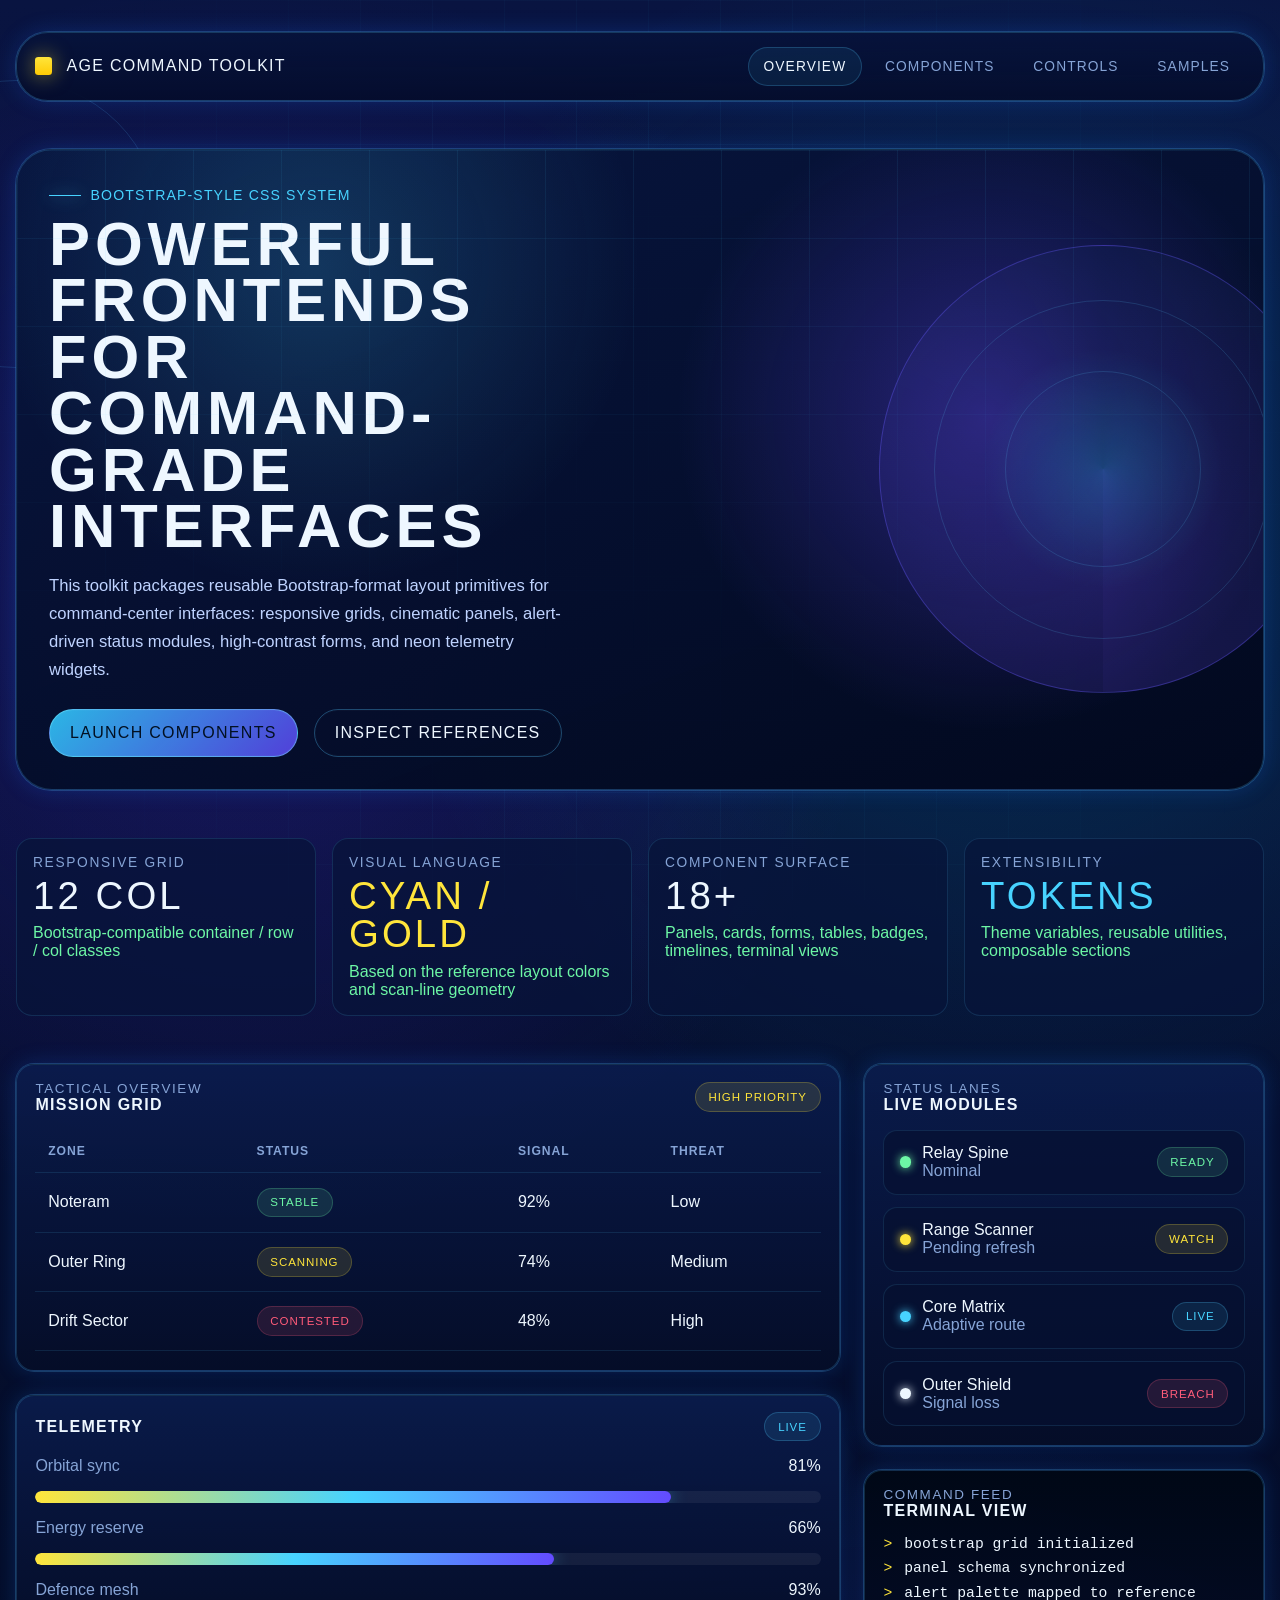
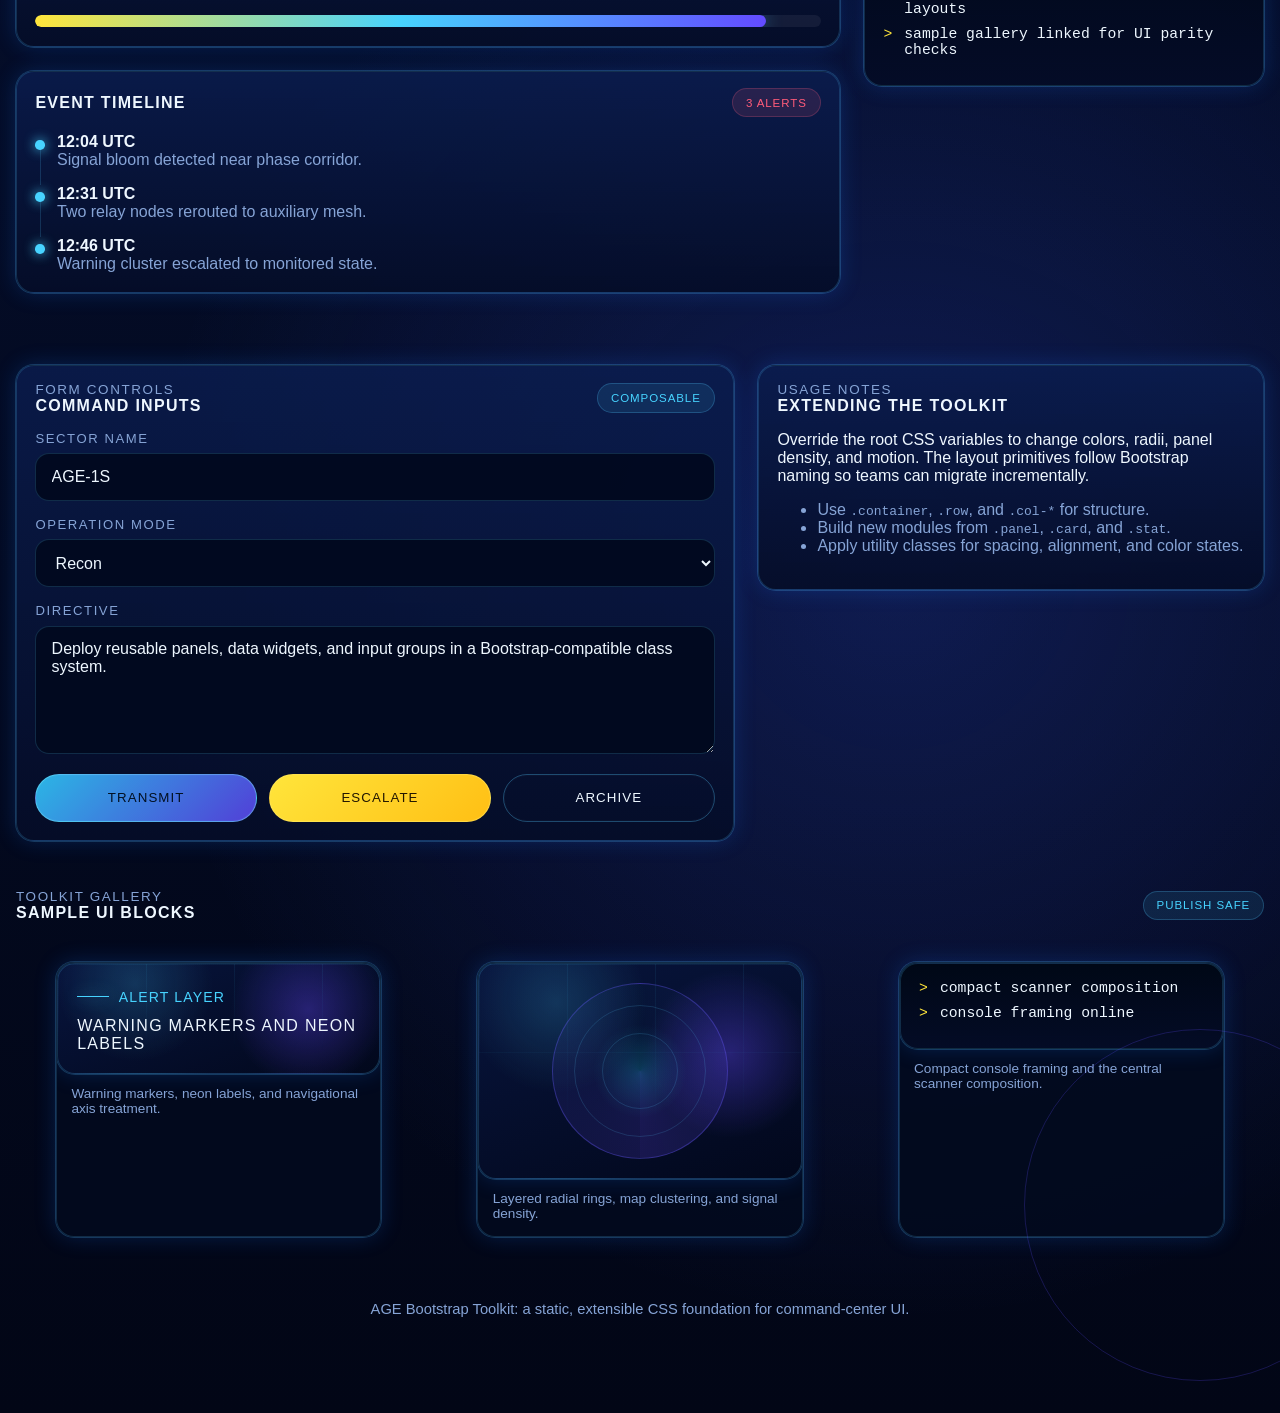
==== index.html @ 306a8090 "Add AGE Bootstrap Toolkit: Initial HTML structure and CSS styles for command-center UI" ====
<!doctype html>
<html lang="en">
  <head>
    <meta charset="utf-8" />
    <meta name="viewport" content="width=device-width, initial-scale=1" />
    <title>AGE Bootstrap Toolkit</title>
    <meta
      name="description"
      content="A sci-fi Bootstrap-style CSS toolkit for command-center dashboards and futuristic interfaces."
    />
    <link rel="stylesheet" href="./styles/age-bootstrap.css" />
  </head>
  <body>
    <div class="age-shell">
      <div class="container-fluid">
        <header class="navbar">
          <div class="navbar-inner">
            <a class="navbar-brand" href="#top">AGE Command Toolkit</a>
            <nav class="nav">
              <a class="nav-link is-active" href="#overview">Overview</a>
              <a class="nav-link" href="#components">Components</a>
              <a class="nav-link" href="#controls">Controls</a>
              <a class="nav-link" href="#samples">Samples</a>
            </nav>
          </div>
        </header>

        <main id="top" class="py-5">
          <section id="overview" class="hero mb-5">
            <div class="row align-items-center">
              <div class="col-12 col-lg-7">
                <div class="eyebrow">Bootstrap-Style CSS System</div>
                <h1 class="display-title">Powerful frontends for command-grade interfaces</h1>
                <p class="lead">
                  This toolkit packages reusable Bootstrap-format layout primitives for
                  command-center interfaces: responsive grids, cinematic panels, alert-driven
                  status modules, high-contrast forms, and neon telemetry widgets.
                </p>
                <div class="d-flex gap-3 mt-4">
                  <a class="btn btn-primary" href="#components">Launch Components</a>
                  <a class="btn btn-outline" href="#samples">Inspect References</a>
                </div>
              </div>
              <div class="col-12 col-lg-5">
                <div class="hero-radar" aria-hidden="true"></div>
              </div>
            </div>
          </section>

          <section class="mb-5">
            <div class="kpi-grid">
              <article class="stat">
                <div class="stat-label">Responsive Grid</div>
                <div class="stat-kpi">12 COL</div>
                <div class="stat-trend">Bootstrap-compatible container / row / col classes</div>
              </article>
              <article class="stat">
                <div class="stat-label">Visual Language</div>
                <div class="stat-kpi text-warning">CYAN / GOLD</div>
                <div class="stat-trend">Based on the reference layout colors and scan-line geometry</div>
              </article>
              <article class="stat">
                <div class="stat-label">Component Surface</div>
                <div class="stat-kpi">18+</div>
                <div class="stat-trend">Panels, cards, forms, tables, badges, timelines, terminal views</div>
              </article>
              <article class="stat">
                <div class="stat-label">Extensibility</div>
                <div class="stat-kpi text-primary">TOKENS</div>
                <div class="stat-trend">Theme variables, reusable utilities, composable sections</div>
              </article>
            </div>
          </section>

          <section id="components" class="row mb-5">
            <div class="col-12 col-lg-8">
              <article class="panel mb-4">
                <div class="panel-header">
                  <div>
                    <div class="meta-label">Tactical Overview</div>
                    <h2 class="section-title">Mission Grid</h2>
                  </div>
                  <span class="badge badge-warning">High Priority</span>
                </div>
                <div class="panel-body">
                  <table class="table">
                    <thead>
                      <tr>
                        <th>Zone</th>
                        <th>Status</th>
                        <th>Signal</th>
                        <th>Threat</th>
                      </tr>
                    </thead>
                    <tbody>
                      <tr>
                        <td>Noteram</td>
                        <td><span class="badge badge-success">Stable</span></td>
                        <td>92%</td>
                        <td>Low</td>
                      </tr>
                      <tr>
                        <td>Outer Ring</td>
                        <td><span class="badge badge-warning">Scanning</span></td>
                        <td>74%</td>
                        <td>Medium</td>
                      </tr>
                      <tr>
                        <td>Drift Sector</td>
                        <td><span class="badge badge-danger">Contested</span></td>
                        <td>48%</td>
                        <td>High</td>
                      </tr>
                    </tbody>
                  </table>
                </div>
              </article>

              <div class="row">
                <div class="col-12 col-md-6">
                  <article class="card mb-4">
                    <div class="card-header">
                      <h3 class="section-title">Telemetry</h3>
                      <span class="badge">Live</span>
                    </div>
                    <div class="card-body">
                      <div class="mb-3">
                        <div class="d-flex justify-content-between mb-3">
                          <span class="text-muted">Orbital sync</span>
                          <span>81%</span>
                        </div>
                        <div class="progress"><div class="progress-bar" style="width: 81%"></div></div>
                      </div>
                      <div class="mb-3">
                        <div class="d-flex justify-content-between mb-3">
                          <span class="text-muted">Energy reserve</span>
                          <span>66%</span>
                        </div>
                        <div class="progress"><div class="progress-bar" style="width: 66%"></div></div>
                      </div>
                      <div>
                        <div class="d-flex justify-content-between mb-3">
                          <span class="text-muted">Defence mesh</span>
                          <span>93%</span>
                        </div>
                        <div class="progress"><div class="progress-bar" style="width: 93%"></div></div>
                      </div>
                    </div>
                  </article>
                </div>
                <div class="col-12 col-md-6">
                  <article class="card mb-4">
                    <div class="card-header">
                      <h3 class="section-title">Event Timeline</h3>
                      <span class="badge badge-danger">3 Alerts</span>
                    </div>
                    <div class="card-body">
                      <div class="timeline">
                        <div class="timeline-item">
                          <strong>12:04 UTC</strong>
                          <div class="text-muted">Signal bloom detected near phase corridor.</div>
                        </div>
                        <div class="timeline-item">
                          <strong>12:31 UTC</strong>
                          <div class="text-muted">Two relay nodes rerouted to auxiliary mesh.</div>
                        </div>
                        <div class="timeline-item">
                          <strong>12:46 UTC</strong>
                          <div class="text-muted">Warning cluster escalated to monitored state.</div>
                        </div>
                      </div>
                    </div>
                  </article>
                </div>
              </div>
            </div>

            <div class="col-12 col-lg-4">
              <article class="well mb-4">
                <div class="panel-header">
                  <div>
                    <div class="meta-label">Status Lanes</div>
                    <h3 class="section-title">Live Modules</h3>
                  </div>
                </div>
                <div class="well-body">
                  <div class="status-list">
                    <div class="status-item">
                      <div class="status-cluster">
                        <span class="status-dot text-success"></span>
                        <div>
                          <div>Relay Spine</div>
                          <div class="text-muted">Nominal</div>
                        </div>
                      </div>
                      <span class="badge badge-success">Ready</span>
                    </div>
                    <div class="status-item">
                      <div class="status-cluster">
                        <span class="status-dot text-warning"></span>
                        <div>
                          <div>Range Scanner</div>
                          <div class="text-muted">Pending refresh</div>
                        </div>
                      </div>
                      <span class="badge badge-warning">Watch</span>
                    </div>
                    <div class="status-item">
                      <div class="status-cluster">
                        <span class="status-dot text-primary"></span>
                        <div>
                          <div>Core Matrix</div>
                          <div class="text-muted">Adaptive route</div>
                        </div>
                      </div>
                      <span class="badge">Live</span>
                    </div>
                    <div class="status-item">
                      <div class="status-cluster">
                        <span class="status-dot text-danger"></span>
                        <div>
                          <div>Outer Shield</div>
                          <div class="text-muted">Signal loss</div>
                        </div>
                      </div>
                      <span class="badge badge-danger">Breach</span>
                    </div>
                  </div>
                </div>
              </article>

              <article class="terminal">
                <div class="panel-header">
                  <div>
                    <div class="meta-label">Command Feed</div>
                    <h3 class="section-title">Terminal View</h3>
                  </div>
                </div>
                <div class="terminal-body">
                  <div class="terminal-line"><span class="terminal-prompt">&gt;</span><span>bootstrap grid initialized</span></div>
                  <div class="terminal-line"><span class="terminal-prompt">&gt;</span><span>panel schema synchronized</span></div>
                  <div class="terminal-line"><span class="terminal-prompt">&gt;</span><span>alert palette mapped to reference layouts</span></div>
                  <div class="terminal-line"><span class="terminal-prompt">&gt;</span><span>sample gallery linked for UI parity checks</span></div>
                </div>
              </article>
            </div>
          </section>

          <section id="controls" class="row mb-5">
            <div class="col-12 col-lg-7">
              <article class="panel">
                <div class="panel-header">
                  <div>
                    <div class="meta-label">Form Controls</div>
                    <h2 class="section-title">Command Inputs</h2>
                  </div>
                  <span class="badge">Composable</span>
                </div>
                <div class="panel-body">
                  <div class="row">
                    <div class="col-12 col-md-6 mb-3">
                      <label class="form-label" for="sector">Sector Name</label>
                      <input class="form-control" id="sector" value="AGE-1S" />
                    </div>
                    <div class="col-12 col-md-6 mb-3">
                      <label class="form-label" for="mode">Operation Mode</label>
                      <select class="form-select" id="mode">
                        <option>Recon</option>
                        <option>Defense</option>
                        <option>Survey</option>
                      </select>
                    </div>
                    <div class="col-12 mb-3">
                      <label class="form-label" for="message">Directive</label>
                      <textarea class="form-textarea" id="message">Deploy reusable panels, data widgets, and input groups in a Bootstrap-compatible class system.</textarea>
                    </div>
                    <div class="col-12">
                      <div class="input-group">
                        <button class="btn btn-primary">Transmit</button>
                        <button class="btn btn-warning">Escalate</button>
                        <button class="btn btn-outline">Archive</button>
                      </div>
                    </div>
                  </div>
                </div>
              </article>
            </div>
            <div class="col-12 col-lg-5">
              <article class="card">
                <div class="card-header">
                  <div>
                    <div class="meta-label">Usage Notes</div>
                    <h3 class="section-title">Extending The Toolkit</h3>
                  </div>
                </div>
                <div class="card-body">
                  <p class="mt-0">
                    Override the root CSS variables to change colors, radii, panel density, and motion.
                    The layout primitives follow Bootstrap naming so teams can migrate incrementally.
                  </p>
                  <ul class="text-muted">
                    <li>Use <code>.container</code>, <code>.row</code>, and <code>.col-*</code> for structure.</li>
                    <li>Build new modules from <code>.panel</code>, <code>.card</code>, and <code>.stat</code>.</li>
                    <li>Apply utility classes for spacing, alignment, and color states.</li>
                  </ul>
                </div>
              </article>
            </div>
          </section>

          <section id="samples" class="mb-5">
            <div class="d-flex justify-content-between align-items-center mb-4">
              <div>
                <div class="meta-label">Toolkit Gallery</div>
                <h2 class="section-title">Sample UI Blocks</h2>
              </div>
              <span class="badge">Publish Safe</span>
            </div>
            <div class="gallery">
              <figure class="sample-shot">
                <div class="hero" style="padding:1.2rem; border-radius:18px;">
                  <div class="eyebrow">Alert Layer</div>
                  <div class="section-title">Warning markers and neon labels</div>
                </div>
                <figcaption>Warning markers, neon labels, and navigational axis treatment.</figcaption>
              </figure>
              <figure class="sample-shot">
                <div class="hero" style="padding:1.2rem; border-radius:18px;">
                  <div class="hero-radar" aria-hidden="true" style="position:relative; inset:auto; transform:none; width:100%; max-width:11rem; margin:auto;"></div>
                </div>
                <figcaption>Layered radial rings, map clustering, and signal density.</figcaption>
              </figure>
              <figure class="sample-shot">
                <div class="terminal">
                  <div class="terminal-body">
                    <div class="terminal-line"><span class="terminal-prompt">&gt;</span><span>compact scanner composition</span></div>
                    <div class="terminal-line"><span class="terminal-prompt">&gt;</span><span>console framing online</span></div>
                  </div>
                </div>
                <figcaption>Compact console framing and the central scanner composition.</figcaption>
              </figure>
            </div>
          </section>

          <footer class="text-center footer-note">
            AGE Bootstrap Toolkit: a static, extensible CSS foundation for command-center UI.
          </footer>
        </main>
      </div>
    </div>
  </body>
</html>
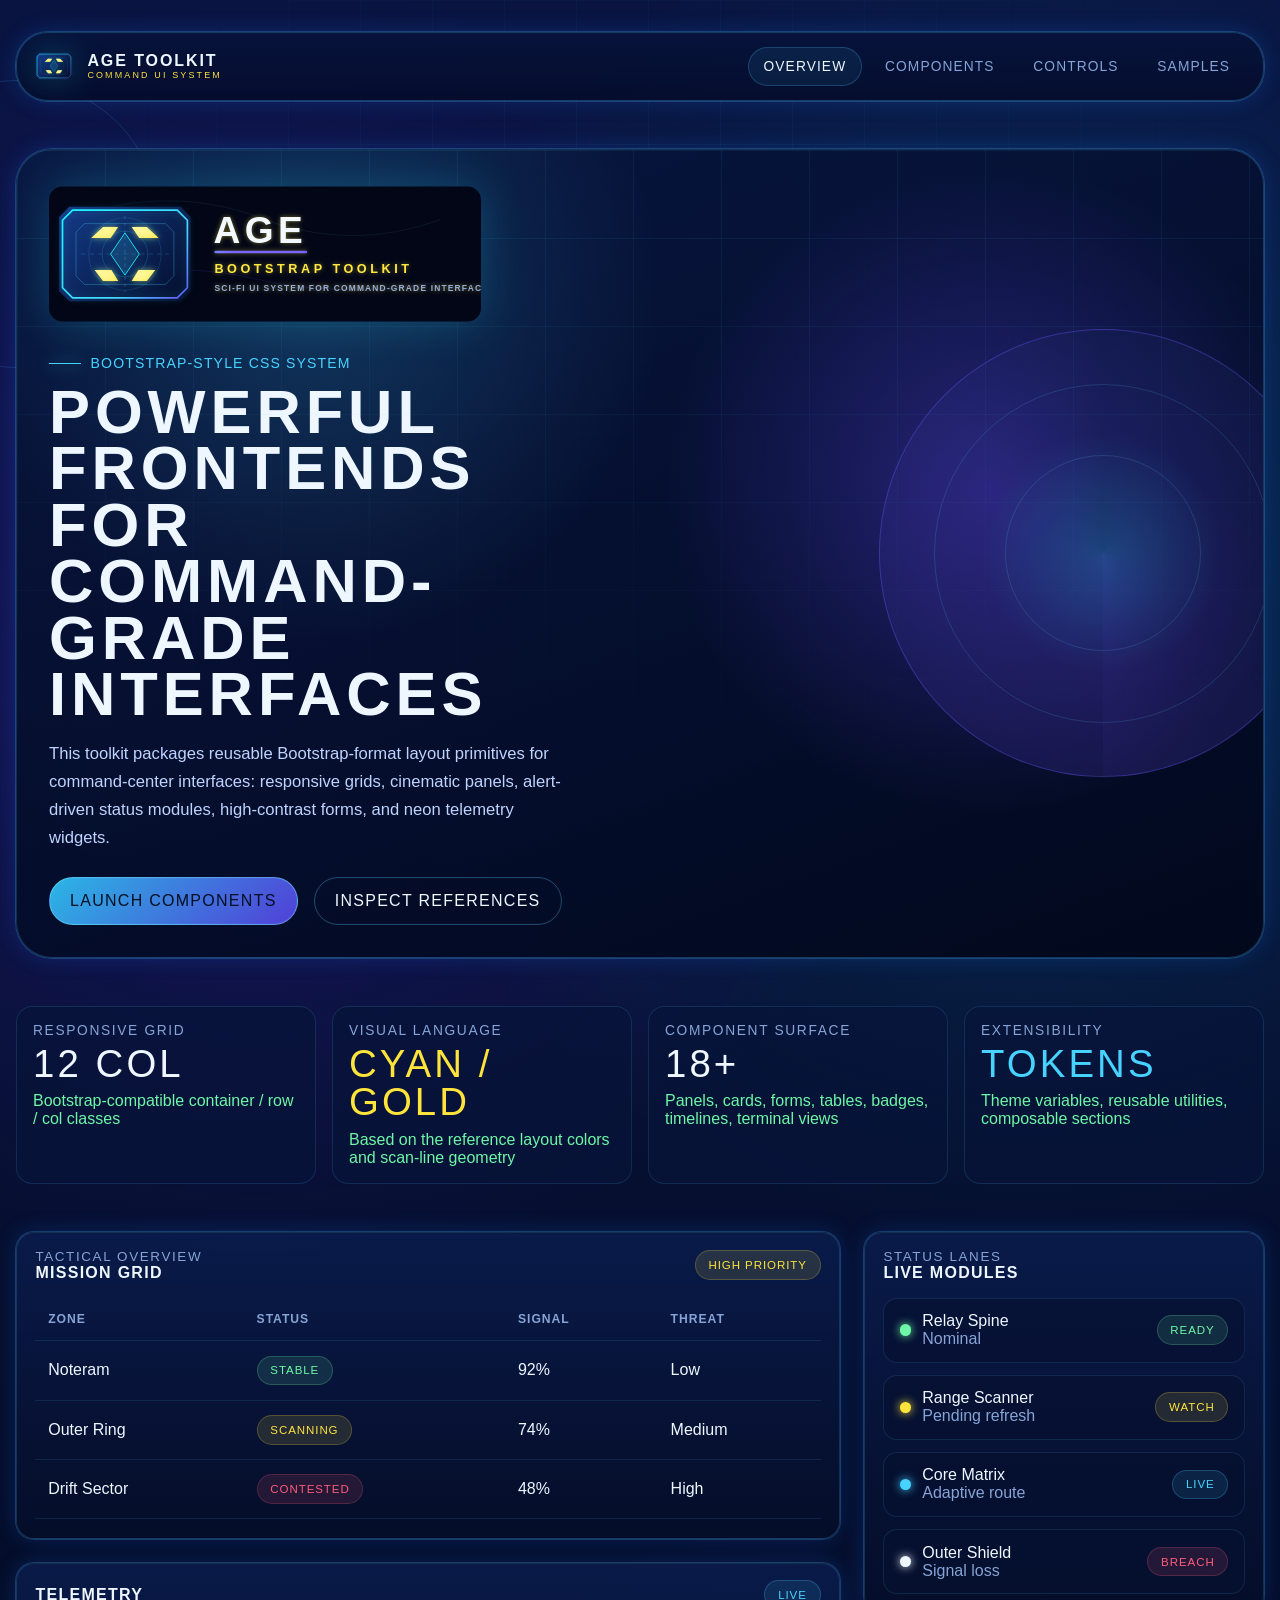
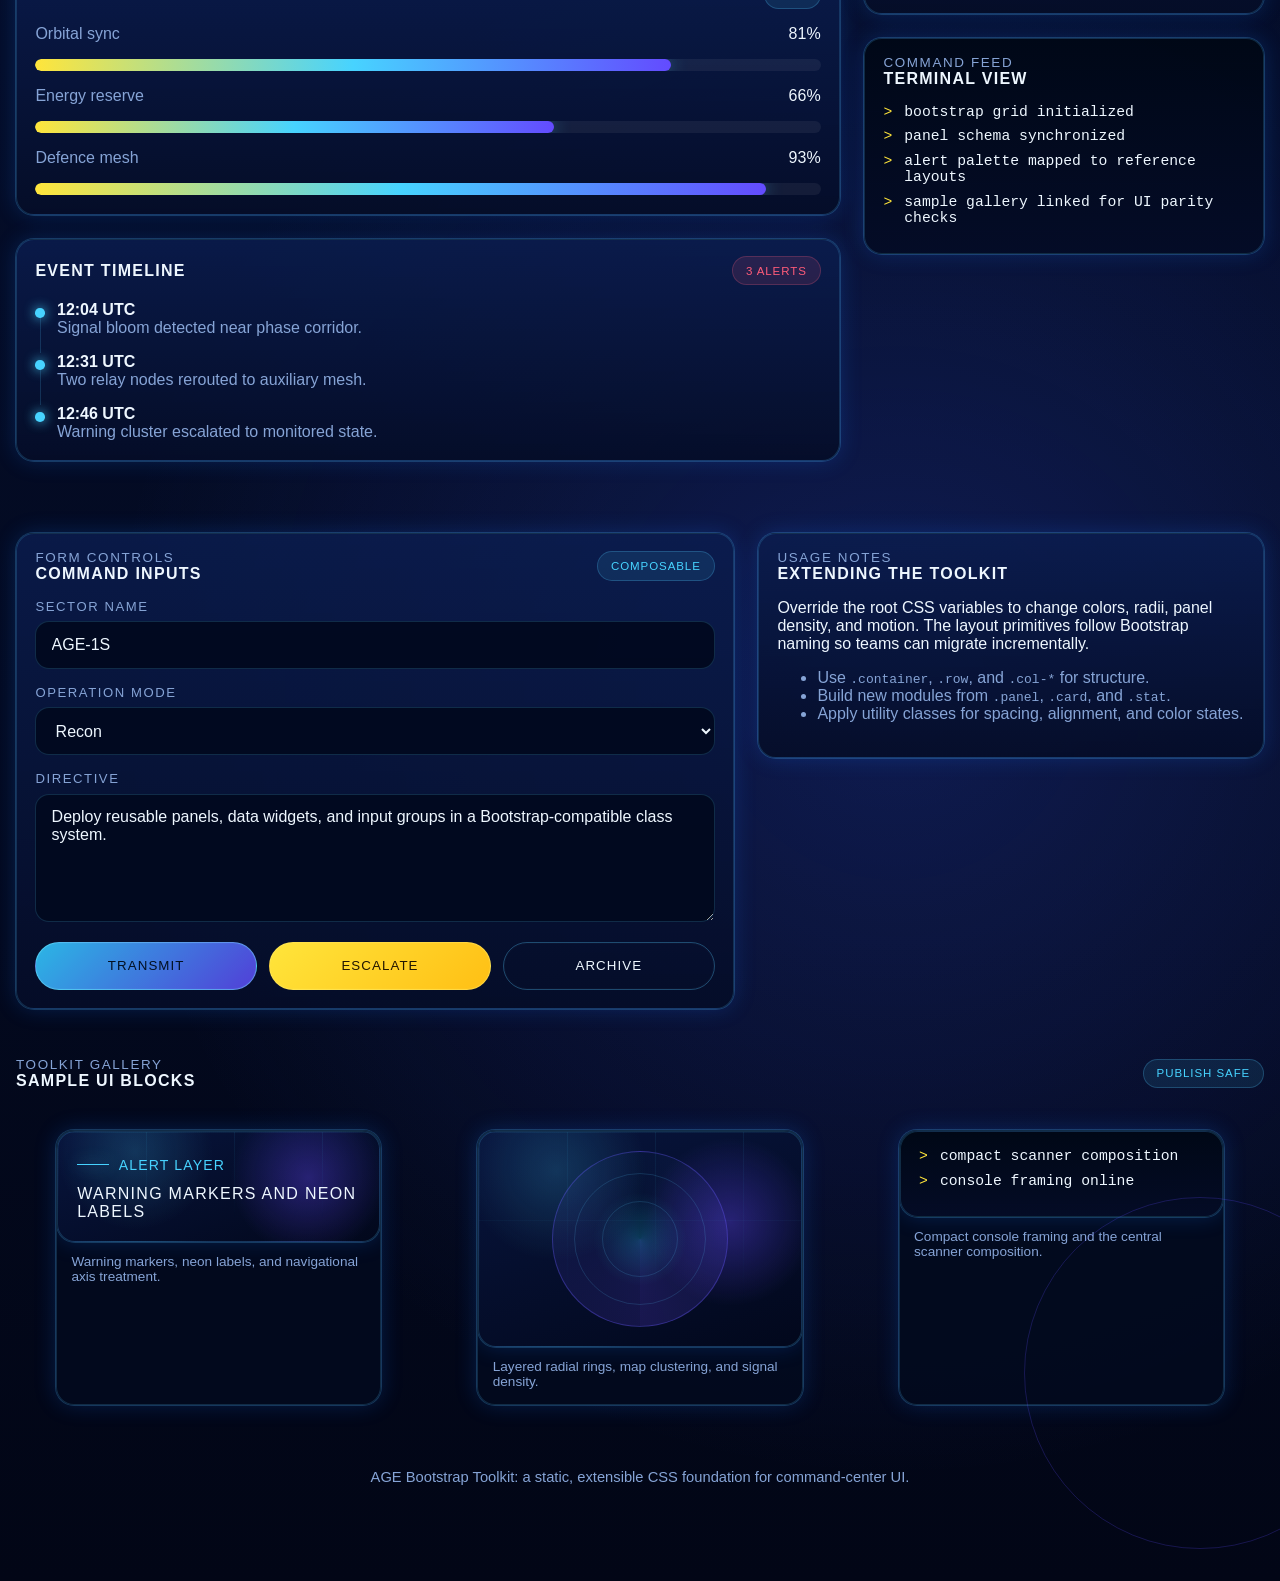
==== commit 3c7cfa43: "Enhance README and HTML files with new logo assets and improved branding elements" ====
--- a/index.html
+++ b/index.html
@@ -15,7 +15,17 @@
       <div class="container-fluid">
         <header class="navbar">
           <div class="navbar-inner">
-            <a class="navbar-brand" href="#top">AGE Command Toolkit</a>
+            <a class="navbar-brand" href="#top" aria-label="AGE Bootstrap Toolkit home">
+              <img
+                class="brand-mark"
+                src="./assets/age-toolkit-logo-icon.svg"
+                alt="AGE Bootstrap Toolkit logo"
+              />
+              <span class="brand-text">
+                <span class="brand-title">AGE Toolkit</span>
+                <span class="brand-subtitle">Command UI System</span>
+              </span>
+            </a>
             <nav class="nav">
               <a class="nav-link is-active" href="#overview">Overview</a>
               <a class="nav-link" href="#components">Components</a>
@@ -29,6 +39,11 @@
           <section id="overview" class="hero mb-5">
             <div class="row align-items-center">
               <div class="col-12 col-lg-7">
+                <img
+                  class="hero-logo"
+                  src="./assets/age-toolkit-logo.svg"
+                  alt="AGE Bootstrap Toolkit"
+                />
                 <div class="eyebrow">Bootstrap-Style CSS System</div>
                 <h1 class="display-title">Powerful frontends for command-grade interfaces</h1>
                 <p class="lead">
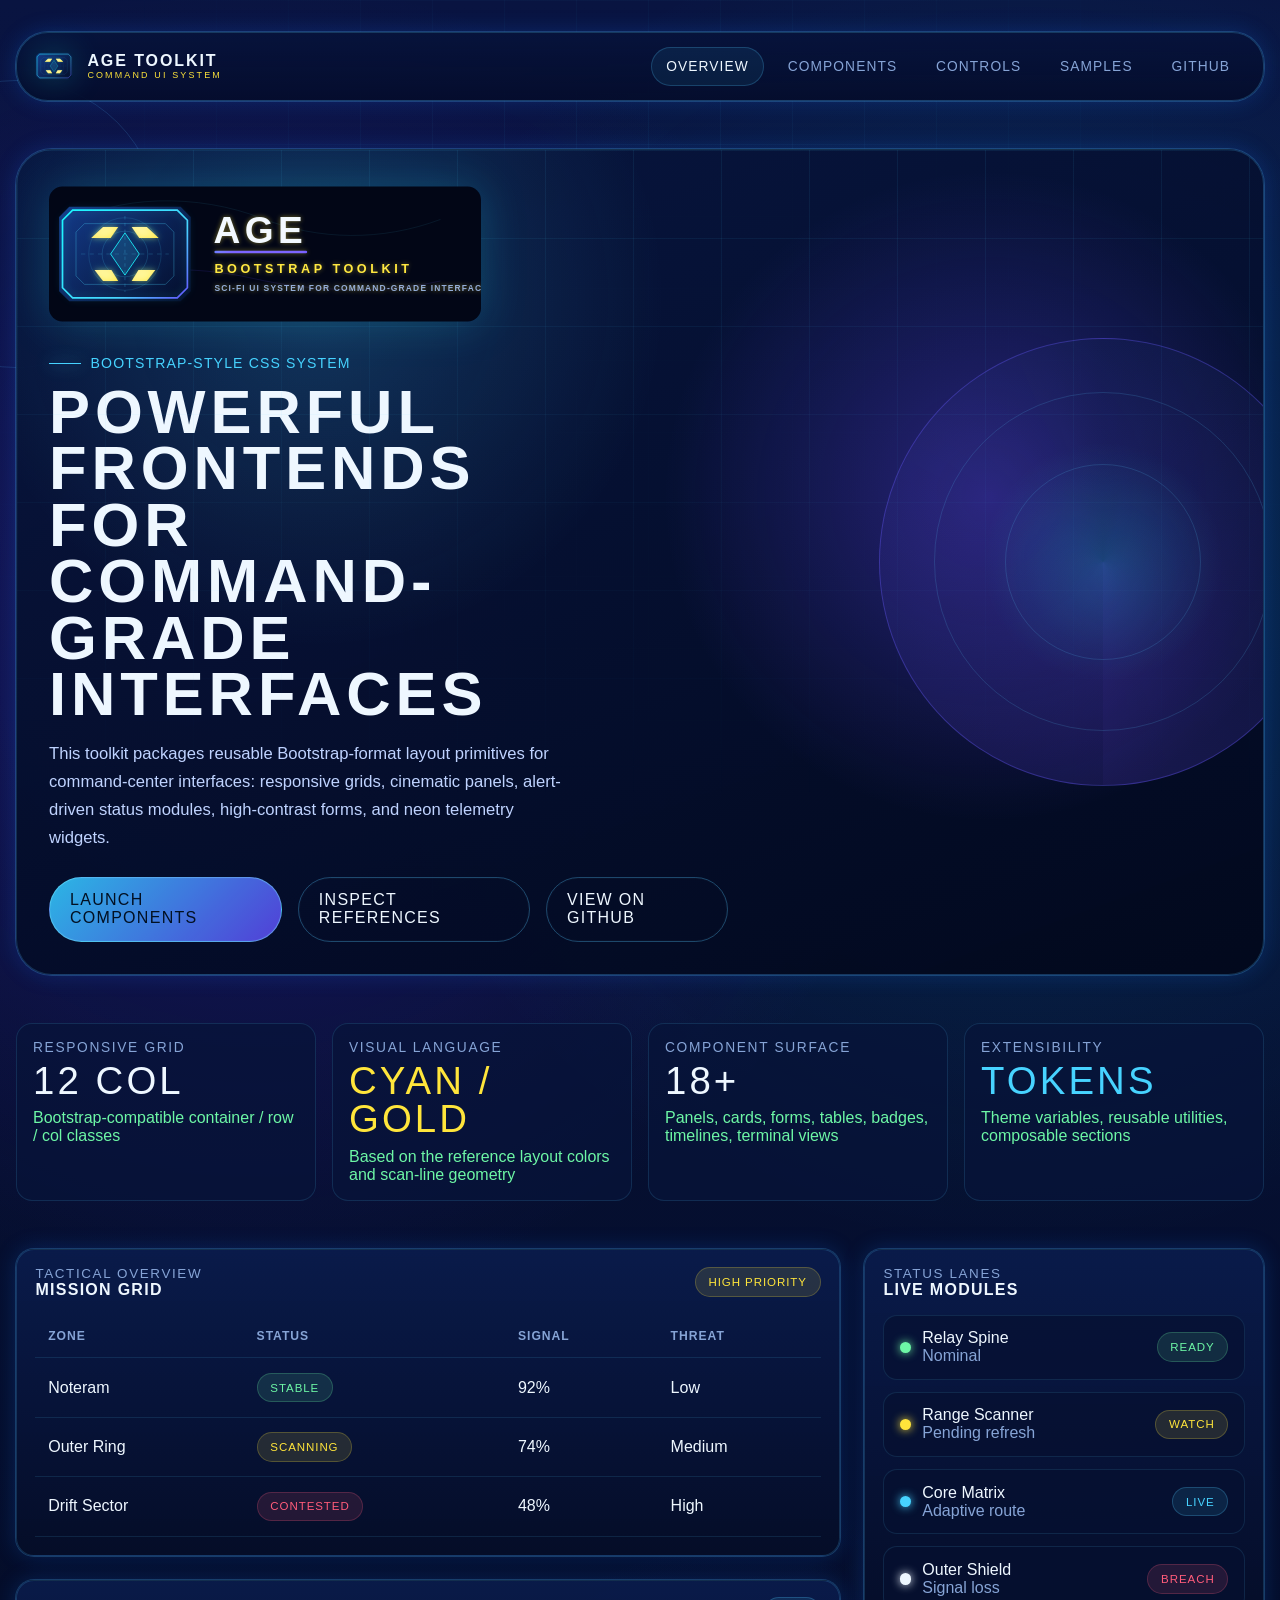
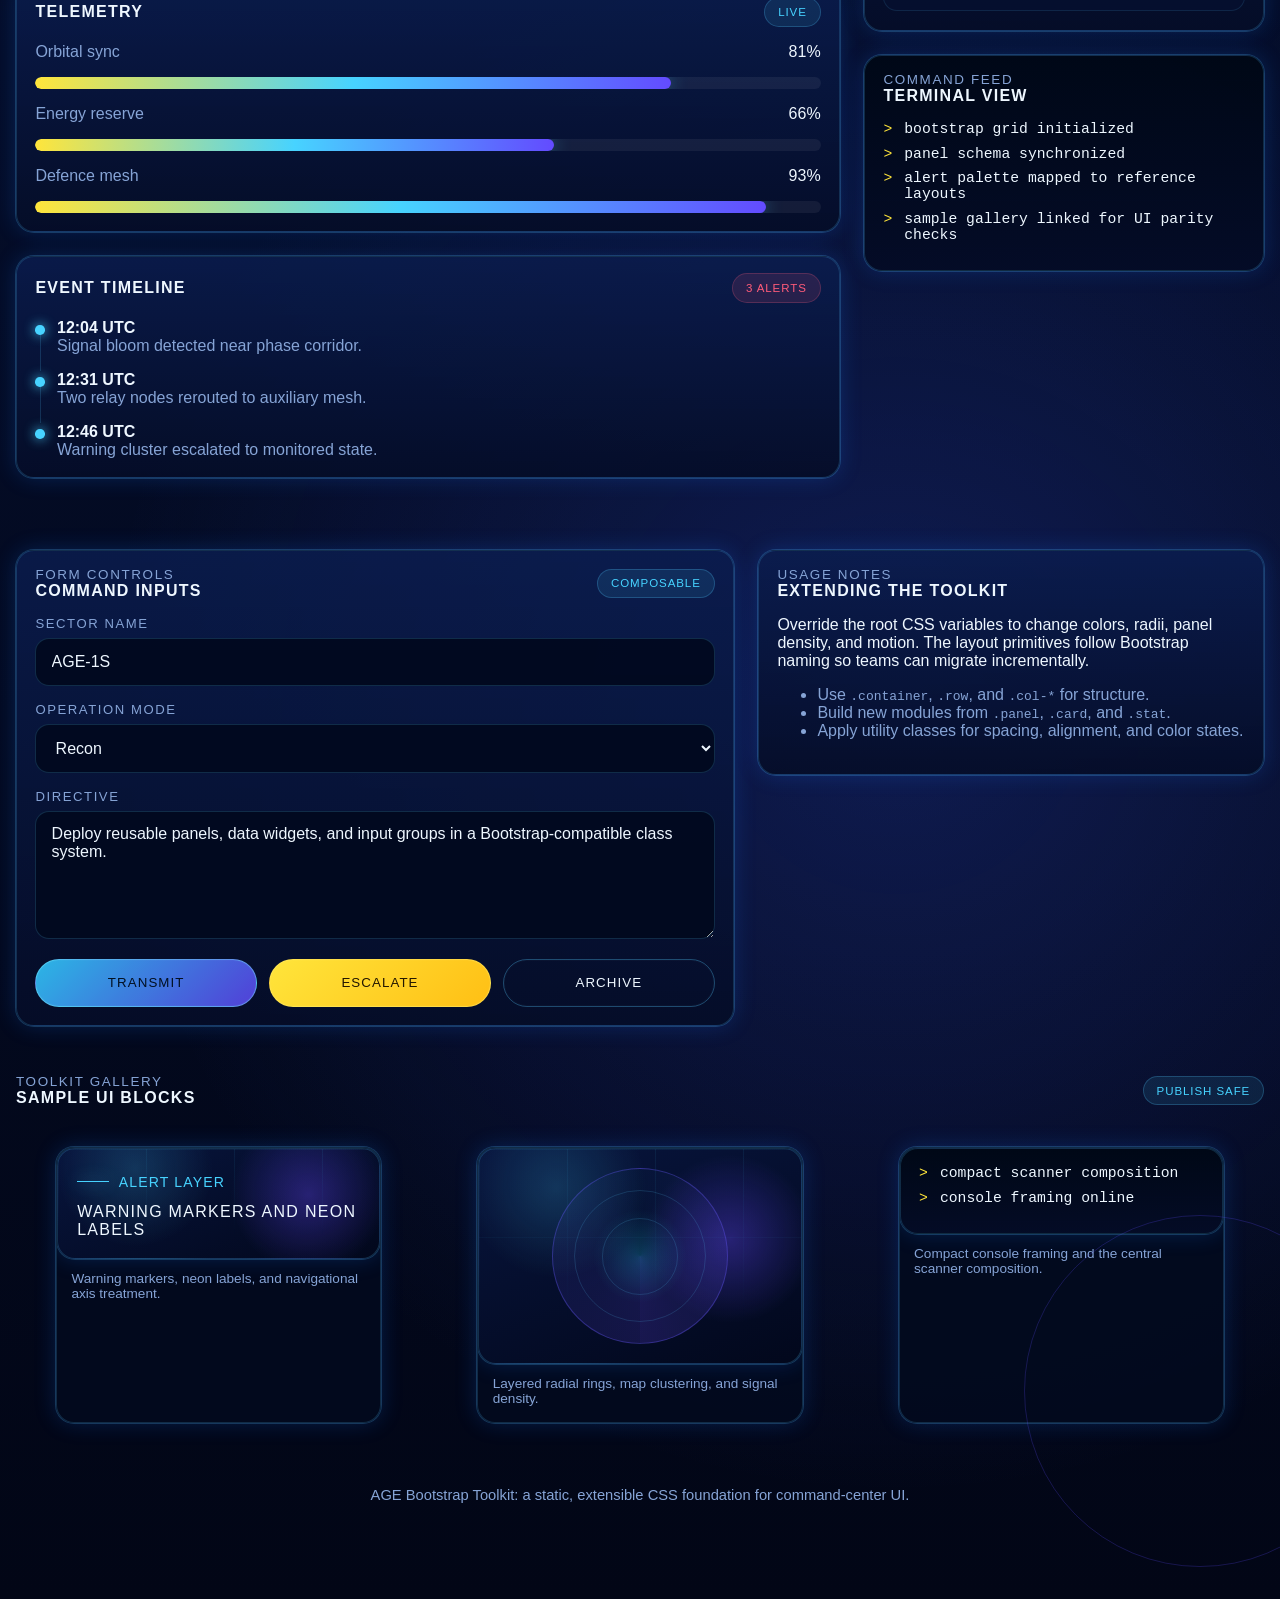
==== commit 3b0dd009: "Add GitHub links to cookbook and index pages for easier access" ====
--- a/index.html
+++ b/index.html
@@ -31,6 +31,13 @@
               <a class="nav-link" href="#components">Components</a>
               <a class="nav-link" href="#controls">Controls</a>
               <a class="nav-link" href="#samples">Samples</a>
+              <a
+                class="nav-link"
+                href="https://github.com/BadLeo/age-bootstrap-toolkit"
+                target="_blank"
+                rel="noreferrer"
+                >GitHub</a
+              >
             </nav>
           </div>
         </header>
@@ -54,6 +61,13 @@
                 <div class="d-flex gap-3 mt-4">
                   <a class="btn btn-primary" href="#components">Launch Components</a>
                   <a class="btn btn-outline" href="#samples">Inspect References</a>
+                  <a
+                    class="btn btn-outline"
+                    href="https://github.com/BadLeo/age-bootstrap-toolkit"
+                    target="_blank"
+                    rel="noreferrer"
+                    >View On GitHub</a
+                  >
                 </div>
               </div>
               <div class="col-12 col-lg-5">
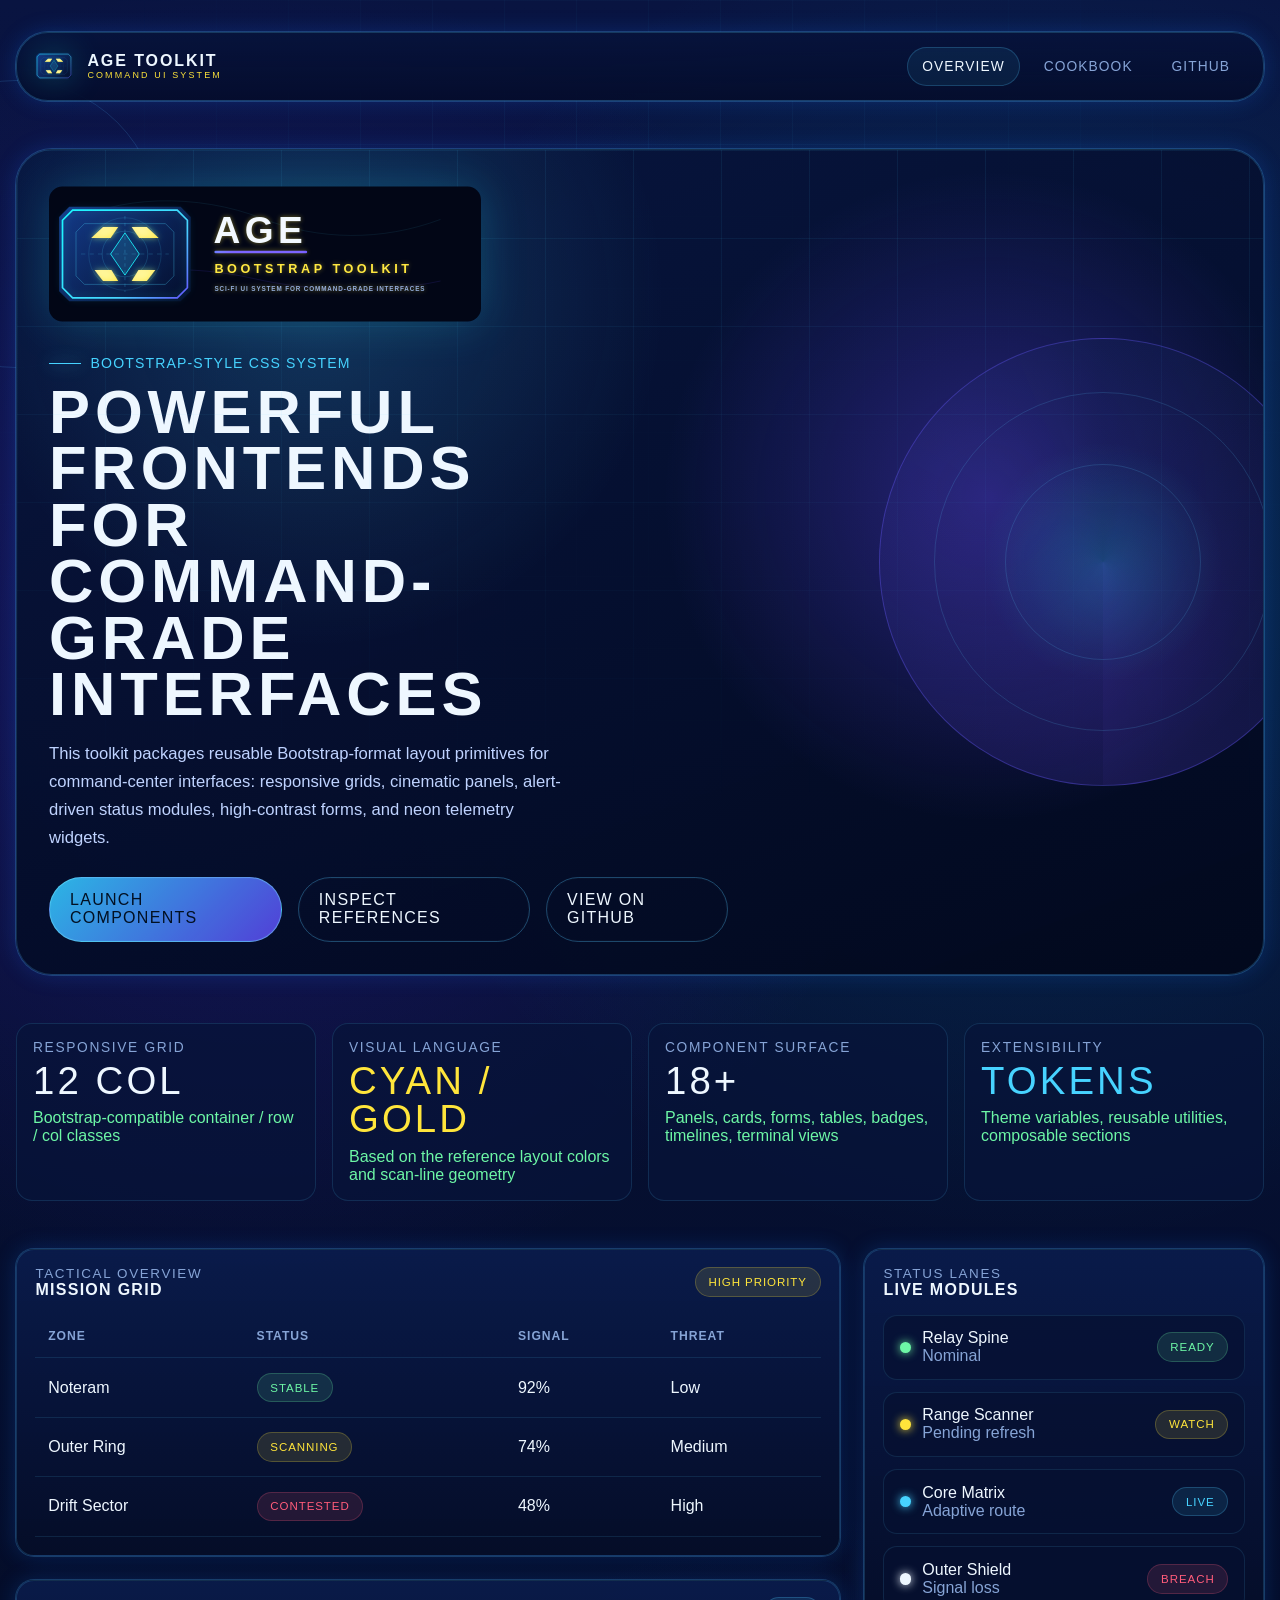
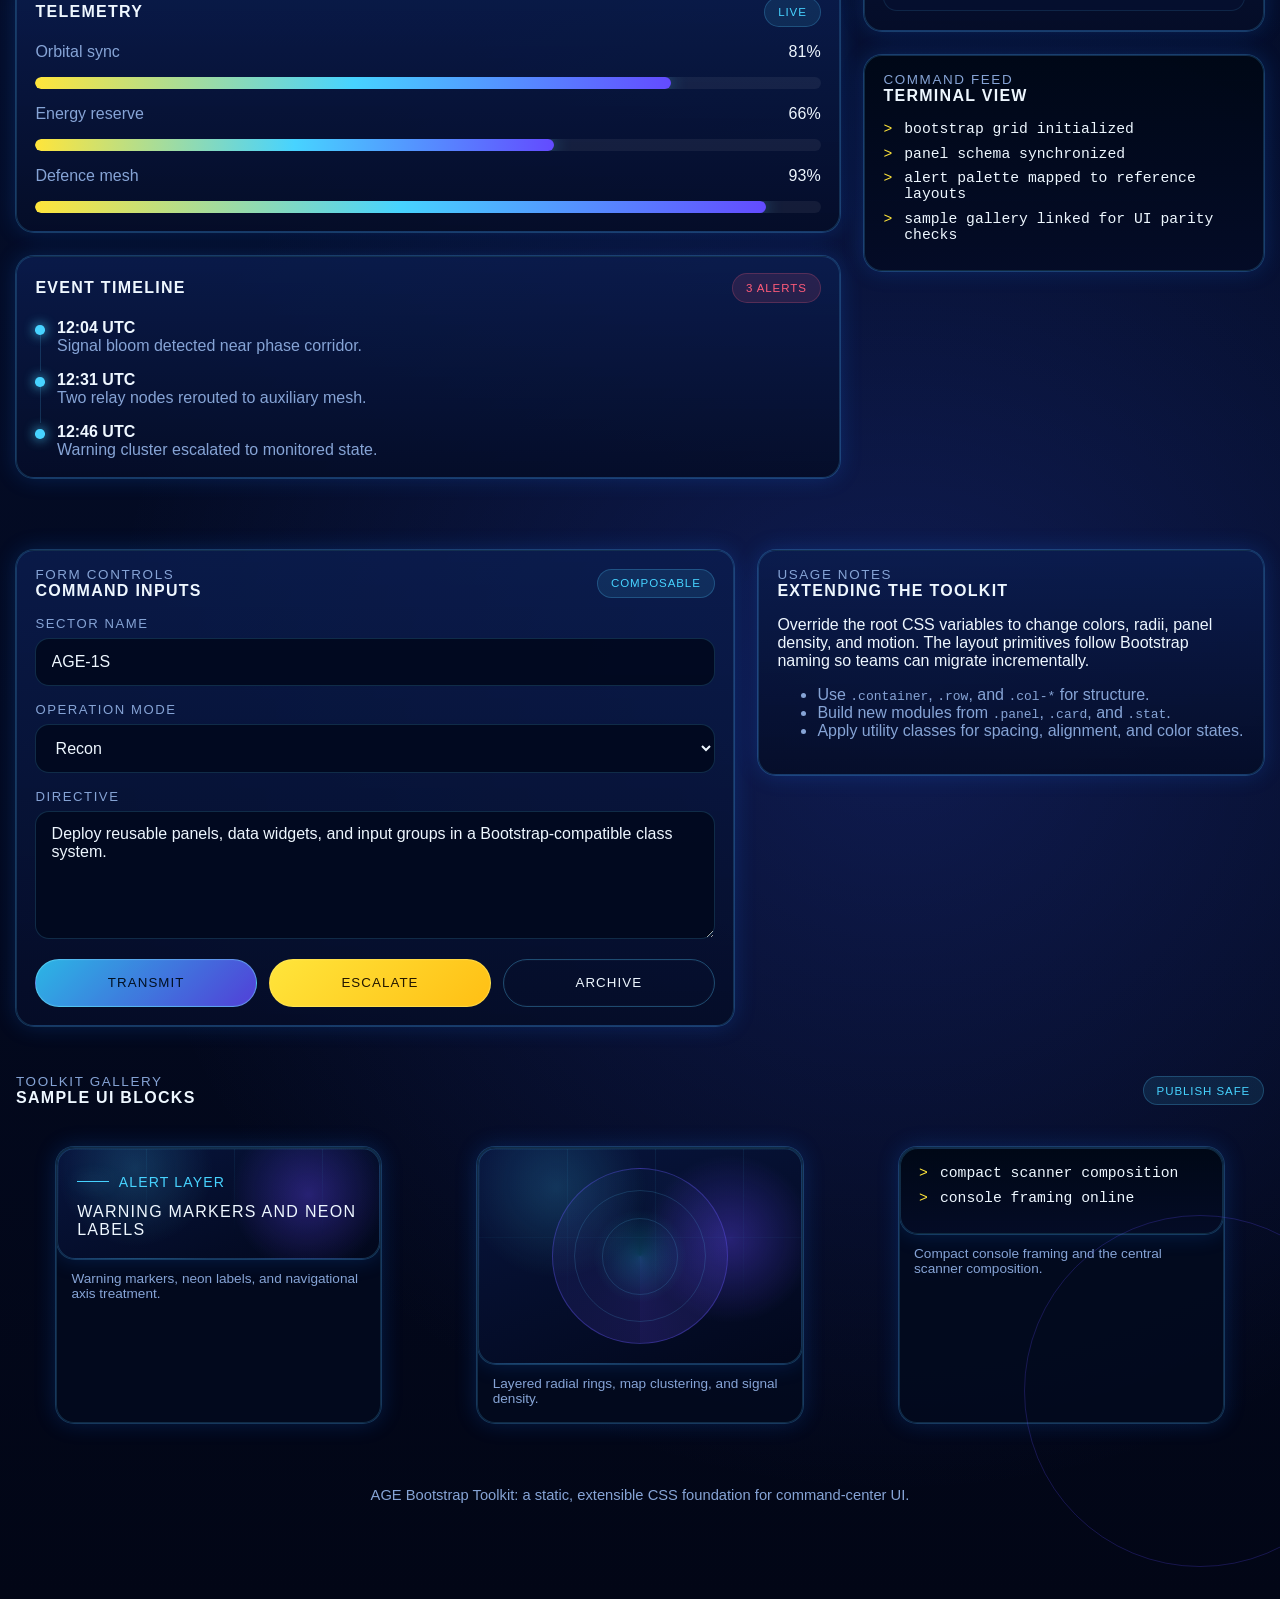
==== commit 2f8a2ca7: "Replace navigation links with a link to the Cookbook for improved documentation access" ====
--- a/index.html
+++ b/index.html
@@ -28,9 +28,7 @@
             </a>
             <nav class="nav">
               <a class="nav-link is-active" href="#overview">Overview</a>
-              <a class="nav-link" href="#components">Components</a>
-              <a class="nav-link" href="#controls">Controls</a>
-              <a class="nav-link" href="#samples">Samples</a>
+              <a class="nav-link" href="/docs/cookbook.html">Cookbook</a>
               <a
                 class="nav-link"
                 href="https://github.com/BadLeo/age-bootstrap-toolkit"
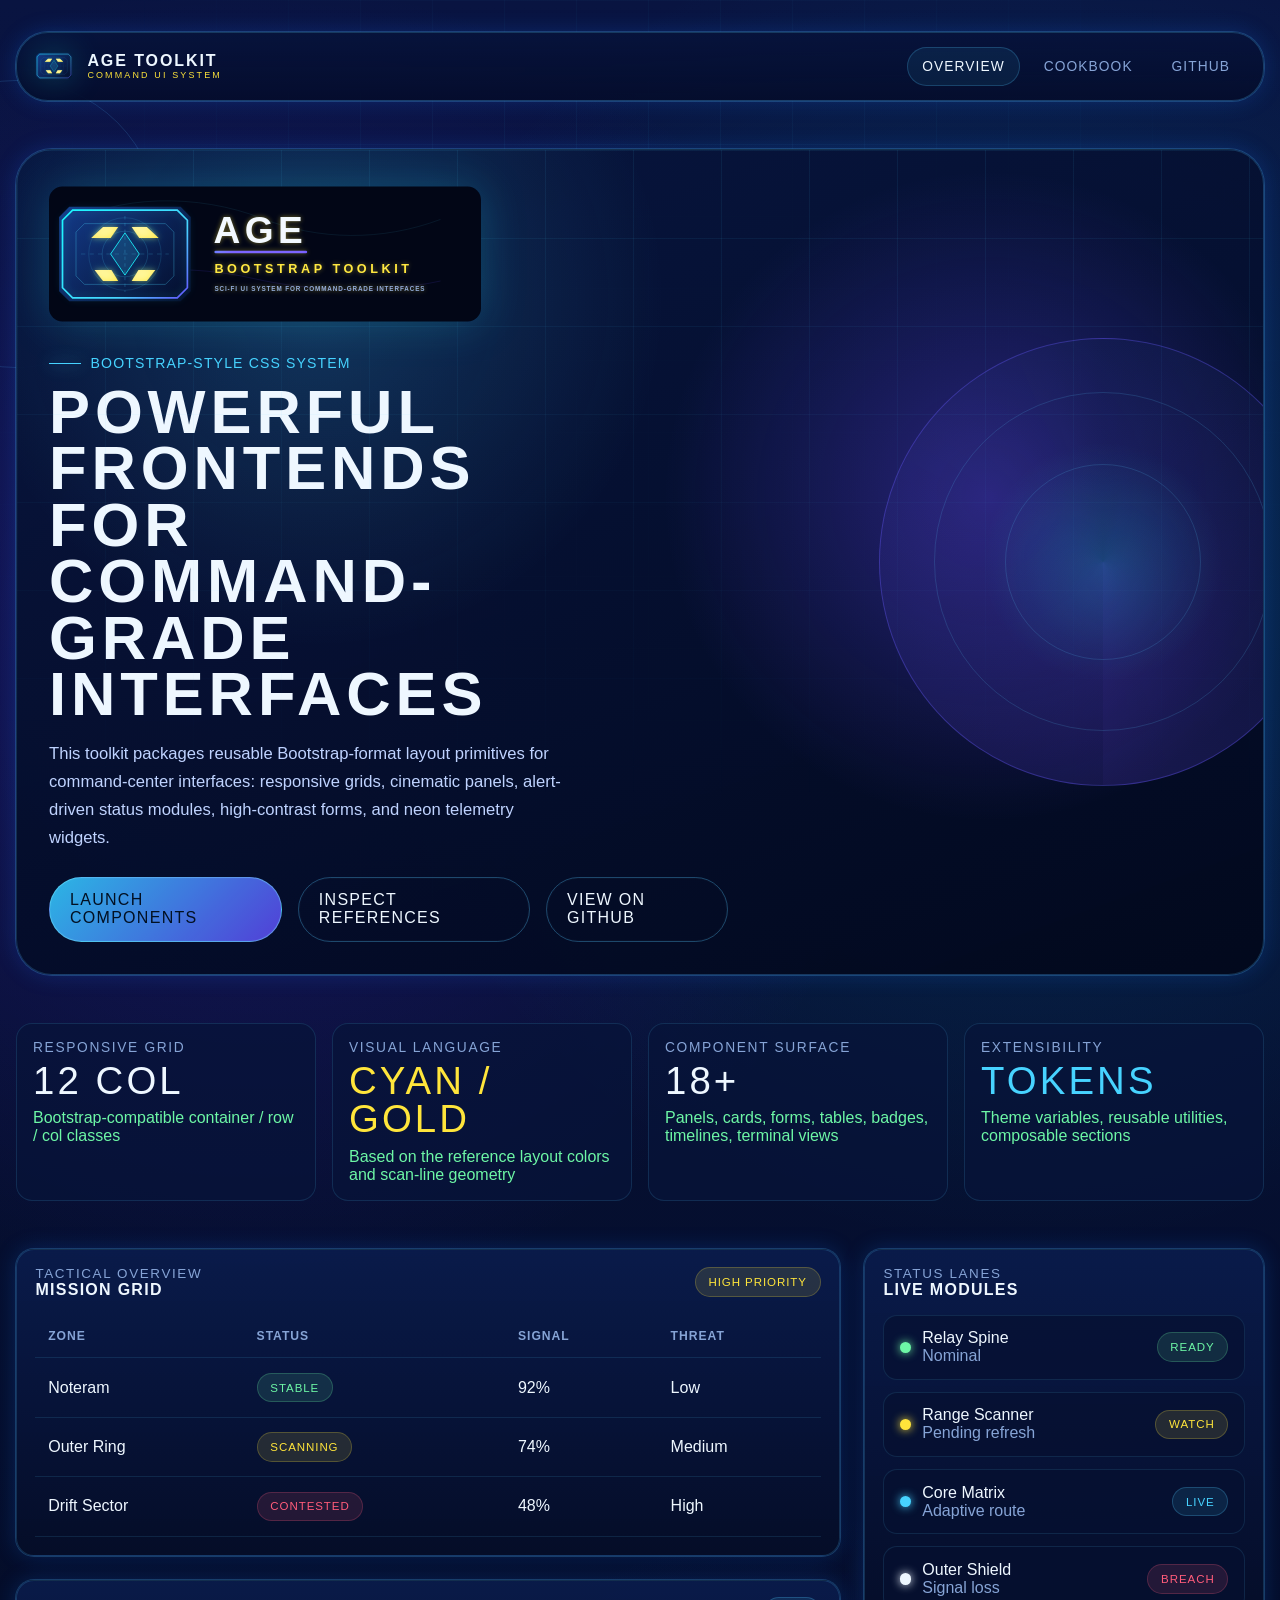
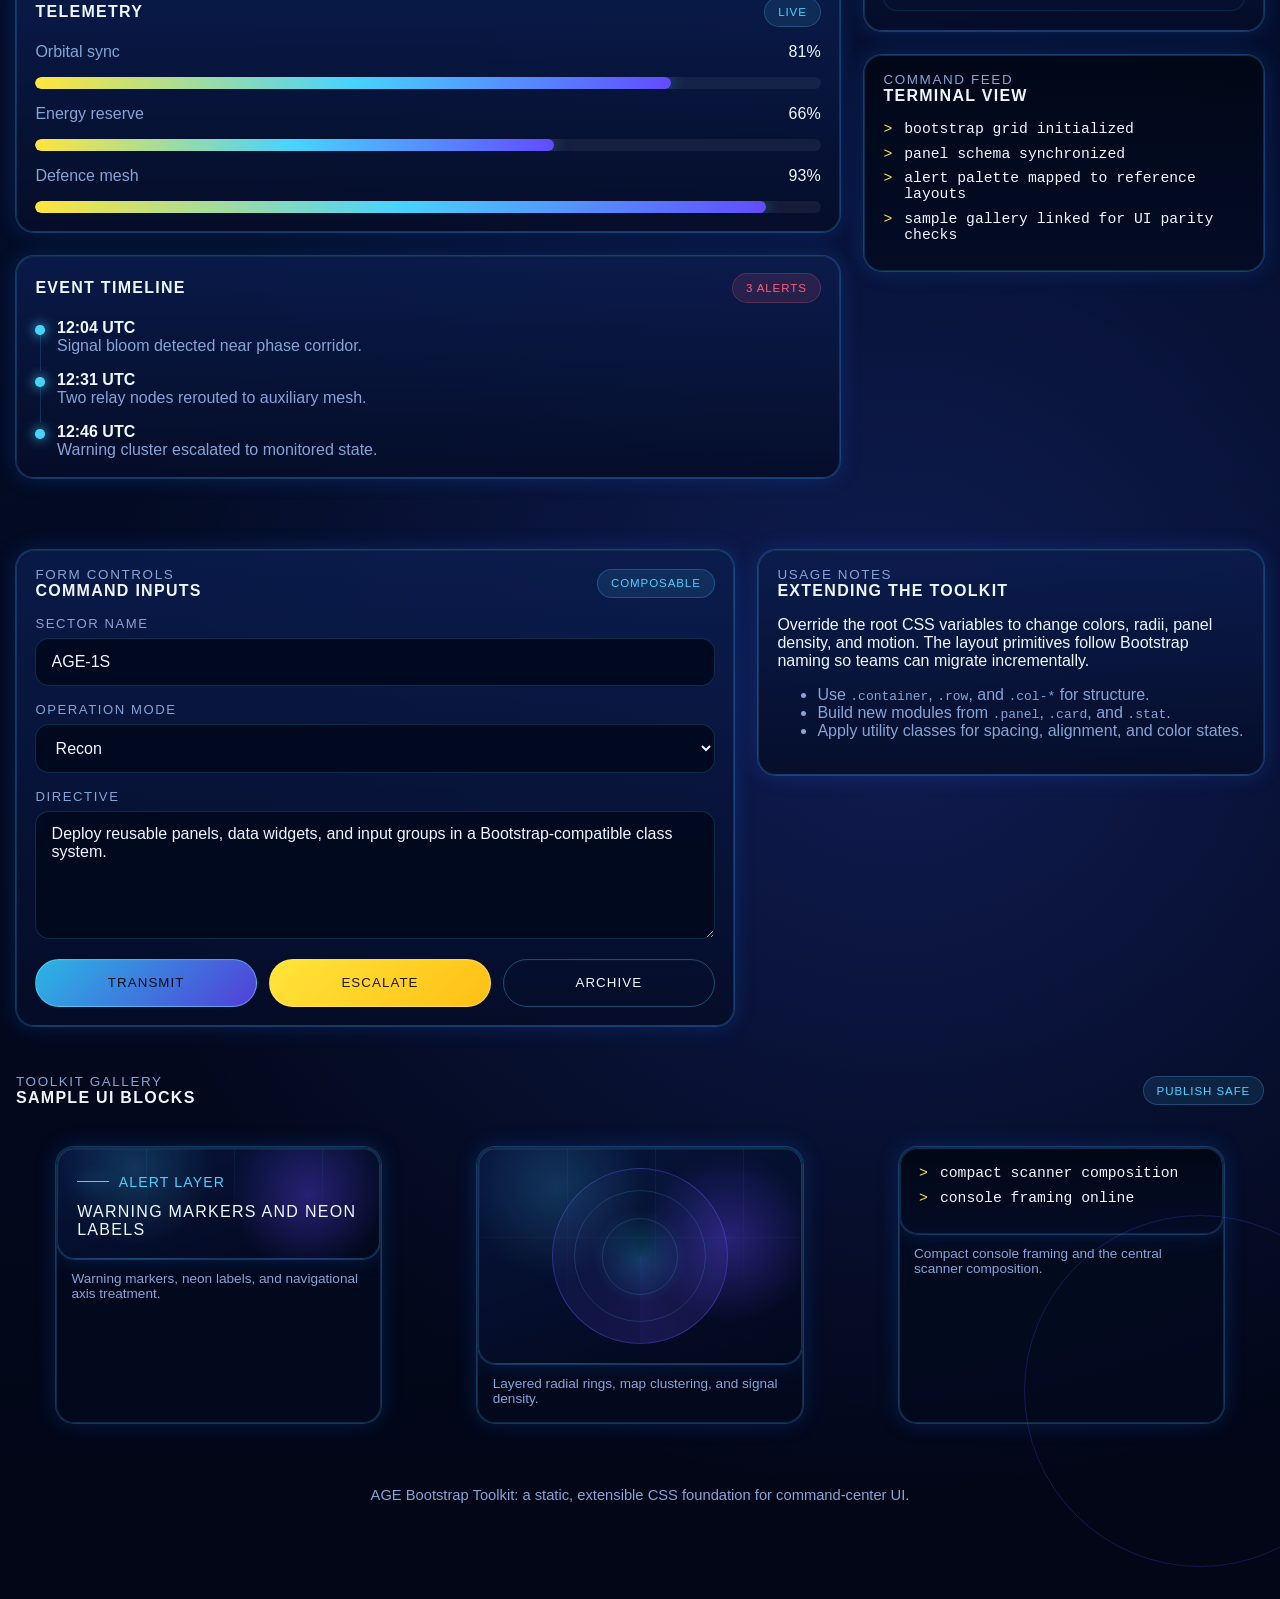
==== commit fd9f5acd: "Fix link to Cookbook in navigation for correct relative path" ====
--- a/index.html
+++ b/index.html
@@ -28,7 +28,7 @@
             </a>
             <nav class="nav">
               <a class="nav-link is-active" href="#overview">Overview</a>
-              <a class="nav-link" href="/docs/cookbook.html">Cookbook</a>
+              <a class="nav-link" href="./docs/cookbook.html">Cookbook</a>
               <a
                 class="nav-link"
                 href="https://github.com/BadLeo/age-bootstrap-toolkit"
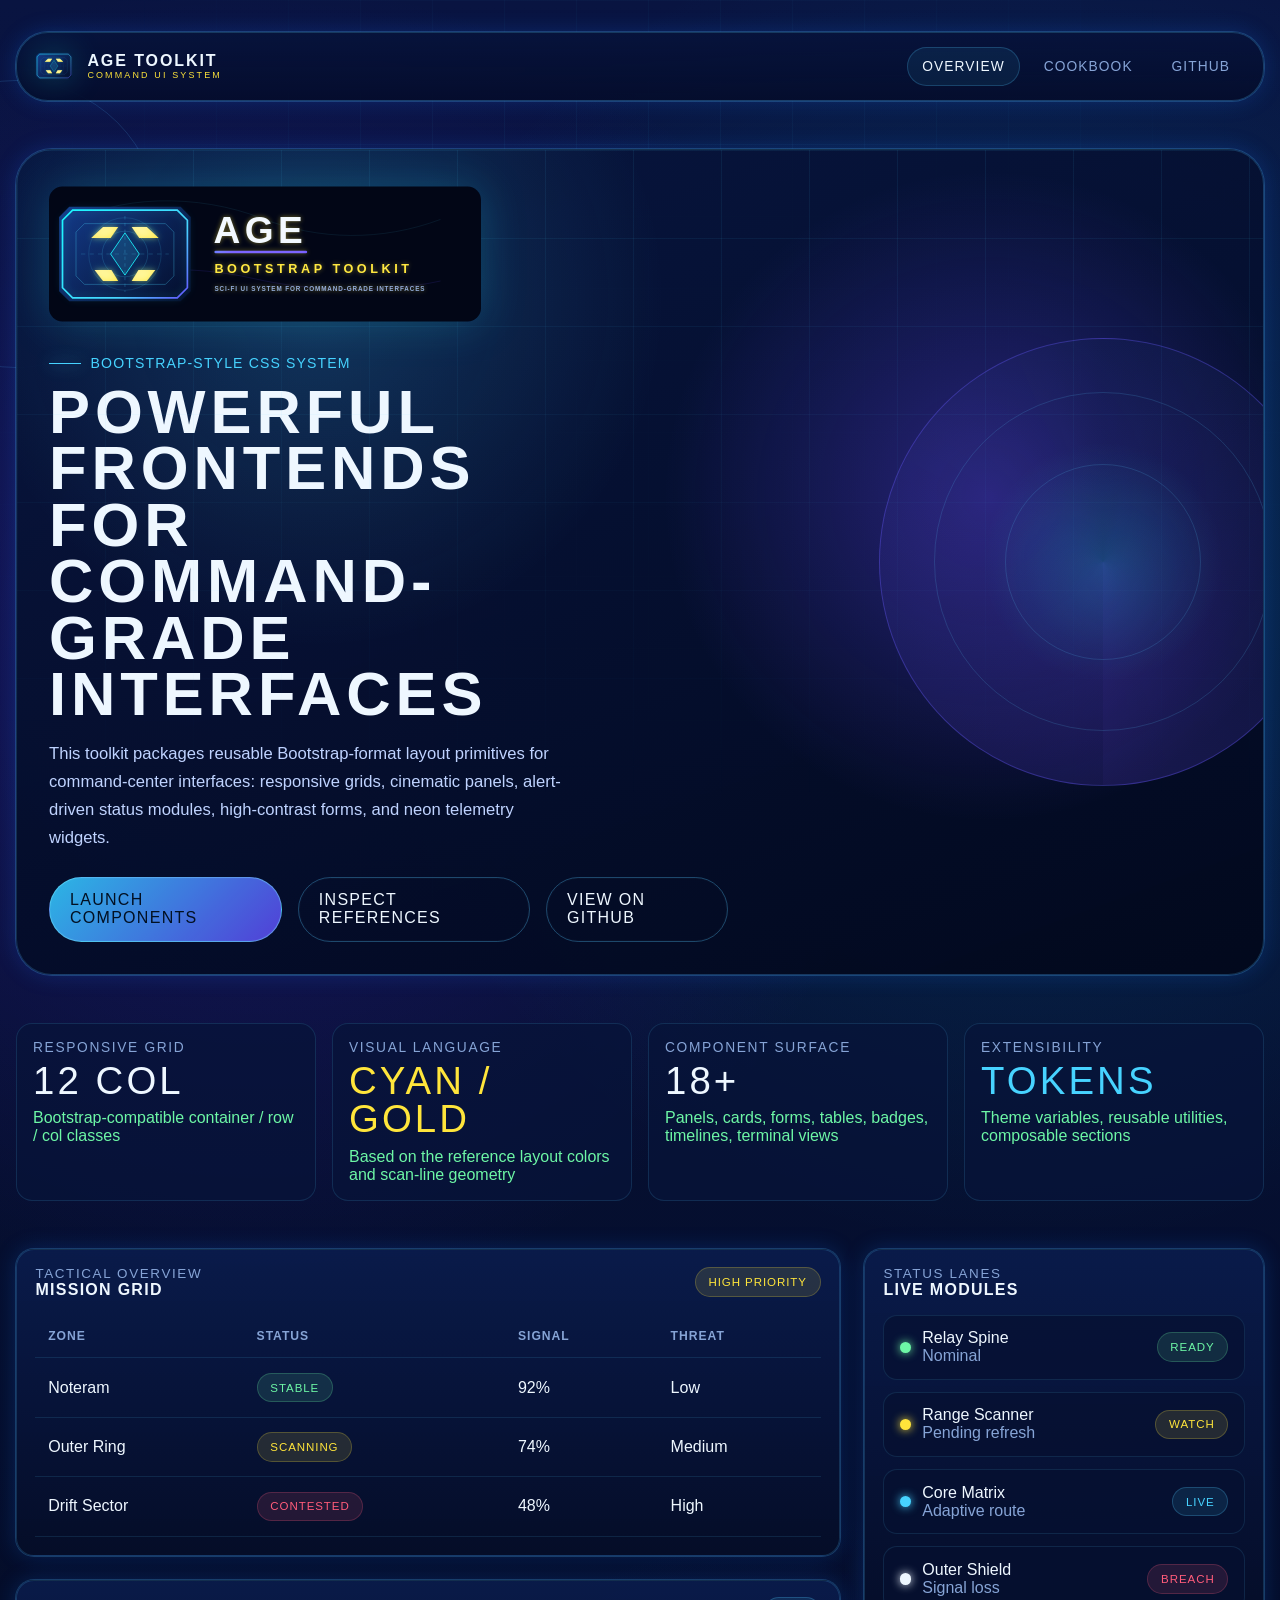
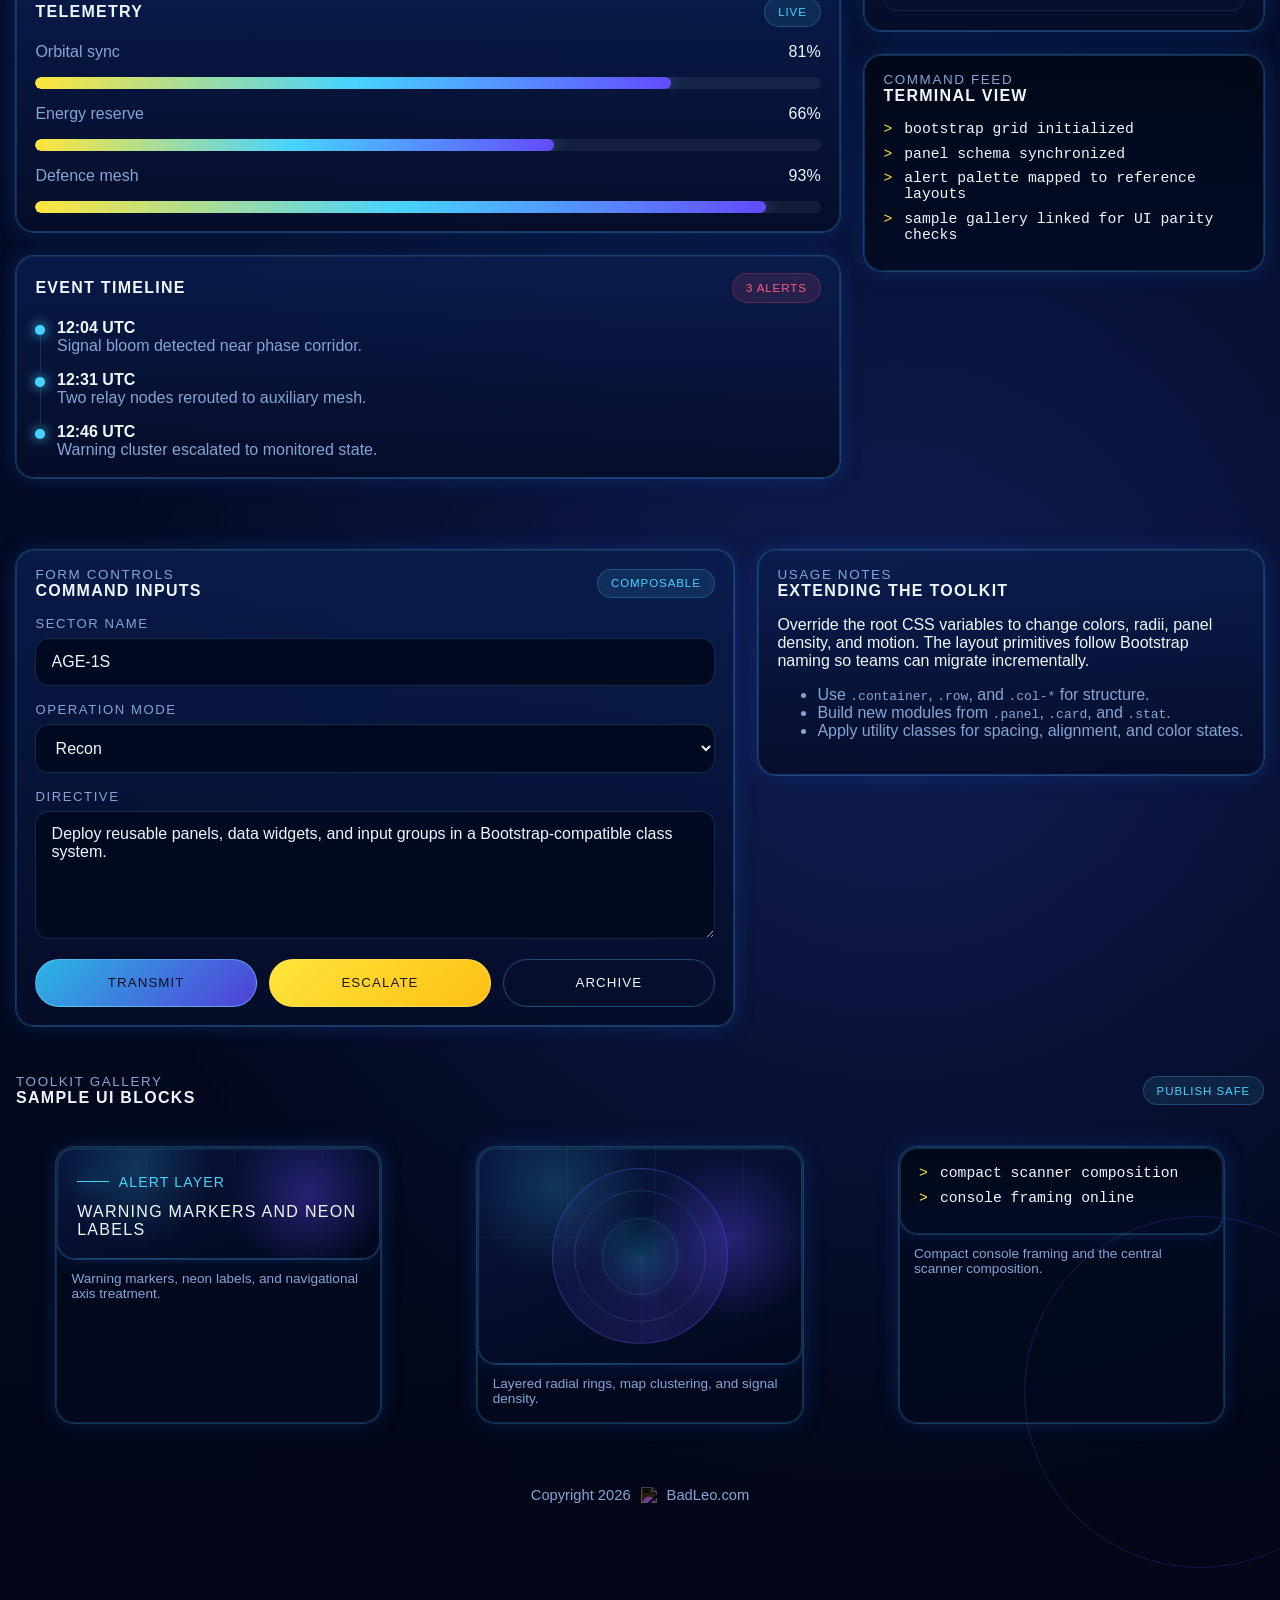
==== commit 72dba190: "footer fix" ====
--- a/index.html
+++ b/index.html
@@ -369,8 +369,16 @@
             </div>
           </section>
 
-          <footer class="text-center footer-note">
-            AGE Bootstrap Toolkit: a static, extensible CSS foundation for command-center UI.
+          <footer class="footer-note text-center">
+            <span>Copyright <script>document.write(new Date().getFullYear())</script></span>
+            <a class="footer-link" href="https://badleo.com" target="_blank" rel="noreferrer">
+              <img
+                class="footer-logo"
+                src="https://badleo.com/badleo.svg"
+                alt="BadLeo"
+              />
+              <span>BadLeo.com</span>
+            </a>
           </footer>
         </main>
       </div>
